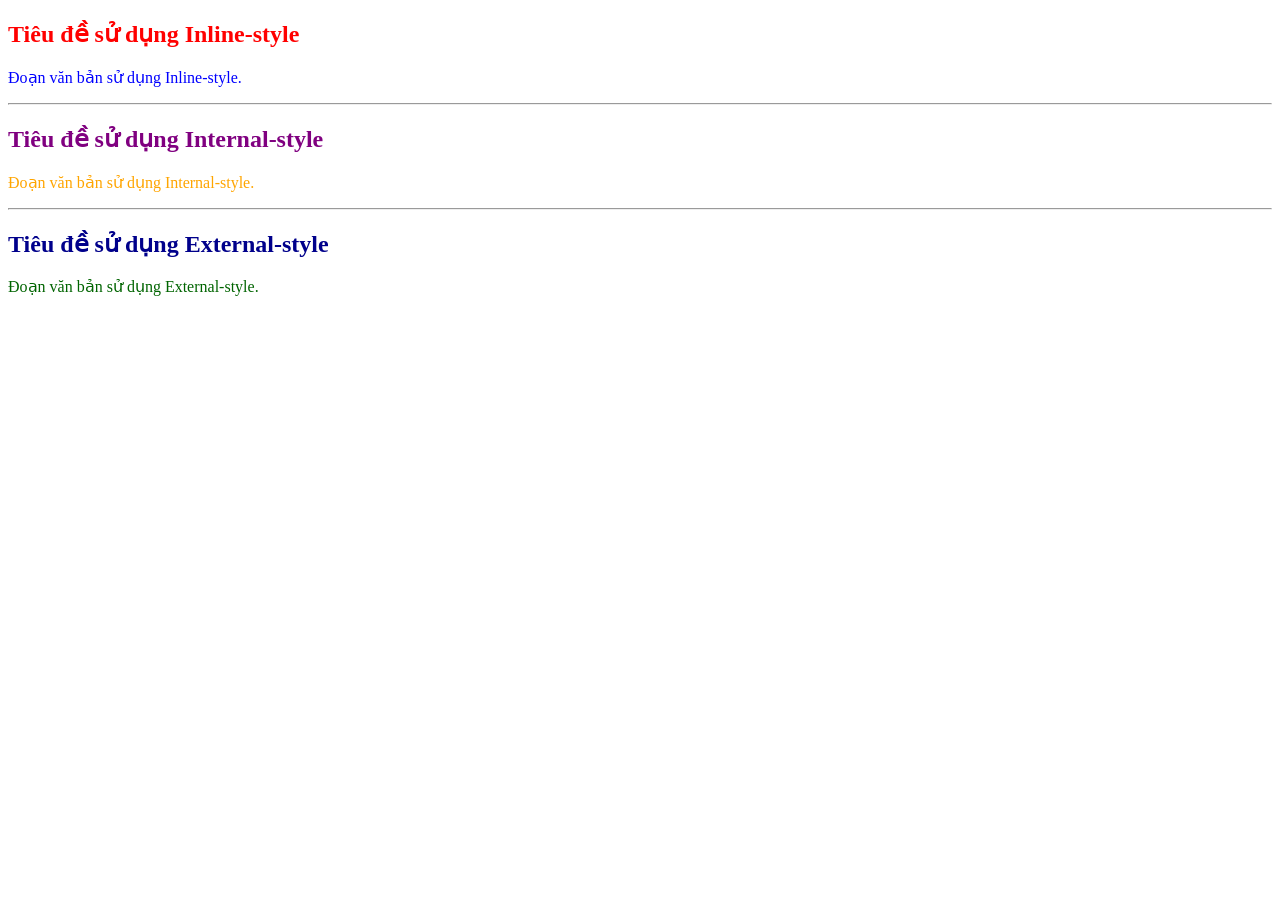
==== index.html @ 4cfe77d5 "Hoan thanh bai tap nhung CSS vao HTML" ====
<!DOCTYPE html>
<html lang="vi">
<head>
    <meta charset="UTF-8">
    <title>Nhúng CSS bằng các cách khác nhau</title>
    <!-- Phần 3: External-style (nhúng file CSS bên ngoài) -->
    <link rel="stylesheet" href="style.css">

    <!-- Phần 2: Internal-style (sử dụng thẻ <style> trong phần <head>) -->
    <style>
        .internal-title {
            color: purple;
        }
        .internal-text {
            color: orange;
        }
    </style>
</head>
<body>

    <!-- PHẦN 1: Sử dụng Inline-style -->
    <section>
        <h1 style="color: red;">Tiêu đề sử dụng Inline-style</h1>
        <p style="color: blue;">Đoạn văn bản sử dụng Inline-style.</p>
    </section>

    <hr>

    <!-- PHẦN 2: Sử dụng Internal-style -->
    <section>
        <h1 class="internal-title">Tiêu đề sử dụng Internal-style</h1>
        <p class="internal-text">Đoạn văn bản sử dụng Internal-style.</p>
    </section>

    <hr>

    <!-- PHẦN 3: Sử dụng External-style -->
    <section>
        <h1 class="external-title">Tiêu đề sử dụng External-style</h1>
        <p class="external-text">Đoạn văn bản sử dụng External-style.</p>
    </section>

</body>
</html>
---- style.css ----
.external-title {
    color: darkblue;
    font-size: 24px;
}

.external-text {
    color: darkgreen;
    font-size: 16px;
}
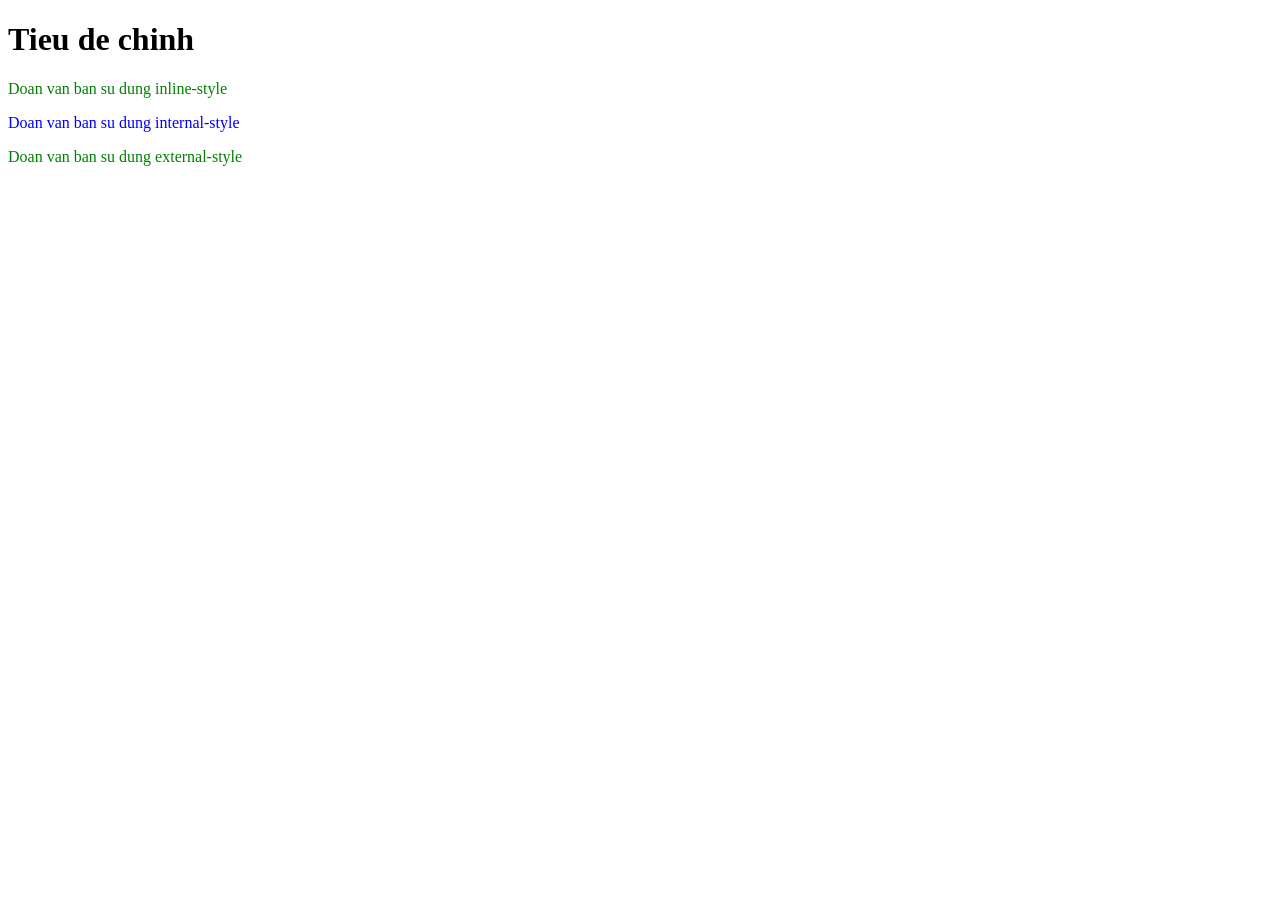
==== commit 5068d1d1: "Fix inline-style and external-style link" ====
--- a/index.html
+++ b/index.html
@@ -2,43 +2,21 @@
 <html lang="vi">
 <head>
     <meta charset="UTF-8">
-    <title>Nhúng CSS bằng các cách khác nhau</title>
-    <!-- Phần 3: External-style (nhúng file CSS bên ngoài) -->
+    <title>Nhung CSS vao trang web</title>
+    <!-- Phan 3: External-style -->
     <link rel="stylesheet" href="style.css">
-
-    <!-- Phần 2: Internal-style (sử dụng thẻ <style> trong phần <head>) -->
+    <!-- Phan 2: Internal-style -->
     <style>
-        .internal-title {
-            color: purple;
-        }
-        .internal-text {
-            color: orange;
+        .internal-style {
+            color: blue;
         }
     </style>
 </head>
 <body>
-
-    <!-- PHẦN 1: Sử dụng Inline-style -->
-    <section>
-        <h1 style="color: red;">Tiêu đề sử dụng Inline-style</h1>
-        <p style="color: blue;">Đoạn văn bản sử dụng Inline-style.</p>
-    </section>
-
-    <hr>
-
-    <!-- PHẦN 2: Sử dụng Internal-style -->
-    <section>
-        <h1 class="internal-title">Tiêu đề sử dụng Internal-style</h1>
-        <p class="internal-text">Đoạn văn bản sử dụng Internal-style.</p>
-    </section>
-
-    <hr>
-
-    <!-- PHẦN 3: Sử dụng External-style -->
-    <section>
-        <h1 class="external-title">Tiêu đề sử dụng External-style</h1>
-        <p class="external-text">Đoạn văn bản sử dụng External-style.</p>
-    </section>
-
+    <h1>Tieu de chinh</h1>
+    <!-- Phan 1: Inline-style dung theo vi du mau cua he thong -->
+    <p style="color: green;">Doan van ban su dung inline-style</p>
+    <p class="internal-style">Doan van ban su dung internal-style</p>
+    <p class="external-style">Doan van ban su dung external-style</p>
 </body>
 </html>
--- a/style.css
+++ b/style.css
@@ -7,3 +7,6 @@
     color: darkgreen;
     font-size: 16px;
 }
+.external-style {
+    color: green;
+}
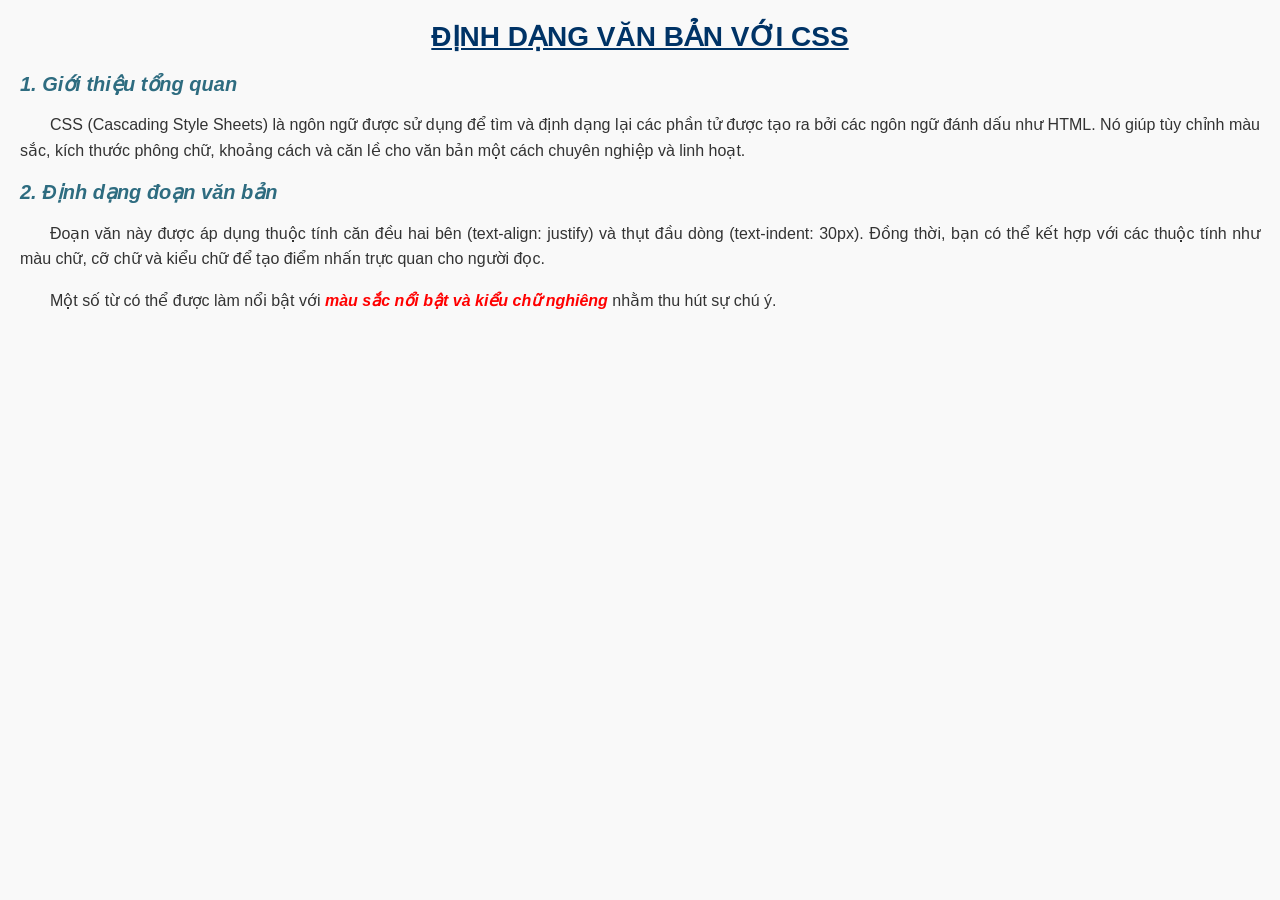
==== commit 2dad0890: "Complete text formatting with CSS" ====
--- a/index.html
+++ b/index.html
@@ -2,21 +2,60 @@
 <html lang="vi">
 <head>
     <meta charset="UTF-8">
-    <title>Nhung CSS vao trang web</title>
-    <!-- Phan 3: External-style -->
-    <link rel="stylesheet" href="style.css">
-    <!-- Phan 2: Internal-style -->
+    <title>Định dạng văn bản với CSS</title>
     <style>
-        .internal-style {
-            color: blue;
+        body {
+            font-family: Arial, sans-serif;
+            margin: 20px;
+            background-color: #f9f9f9;
+        }
+
+        h1 {
+            color: #003366;
+            text-align: center;
+            font-size: 28px;
+            font-style: normal;
+            text-decoration: underline;
+        }
+
+        h2 {
+            color: #2e6c80;
+            text-align: left;
+            font-size: 20px;
+            font-style: italic;
+        }
+
+        p {
+            color: #333333;
+            font-size: 16px;
+            text-align: justify;
+            text-indent: 30px;
+            line-height: 1.6;
+        }
+
+        .highlight {
+            color: red;
+            font-style: italic;
+            font-weight: bold;
         }
     </style>
 </head>
 <body>
-    <h1>Tieu de chinh</h1>
-    <!-- Phan 1: Inline-style dung theo vi du mau cua he thong -->
-    <p style="color: green;">Doan van ban su dung inline-style</p>
-    <p class="internal-style">Doan van ban su dung internal-style</p>
-    <p class="external-style">Doan van ban su dung external-style</p>
+
+    <h1>ĐỊNH DẠNG VĂN BẢN VỚI CSS</h1>
+
+    <h2>1. Giới thiệu tổng quan</h2>
+    <p>
+        CSS (Cascading Style Sheets) là ngôn ngữ được sử dụng để tìm và định dạng lại các phần tử được tạo ra bởi các ngôn ngữ đánh dấu như HTML. Nó giúp tùy chỉnh màu sắc, kích thước phông chữ, khoảng cách và căn lề cho văn bản một cách chuyên nghiệp và linh hoạt.
+    </p>
+
+    <h2>2. Định dạng đoạn văn bản</h2>
+    <p>
+        Đoạn văn này được áp dụng thuộc tính căn đều hai bên (text-align: justify) và thụt đầu dòng (text-indent: 30px). Đồng thời, bạn có thể kết hợp với các thuộc tính như màu chữ, cỡ chữ và kiểu chữ để tạo điểm nhấn trực quan cho người đọc.
+    </p>
+    <p>
+        Một số từ có thể được làm nổi bật với <span class="highlight">màu sắc nổi bật và kiểu chữ nghiêng</span> nhằm thu hút sự chú ý.
+    </p>
+
 </body>
 </html>
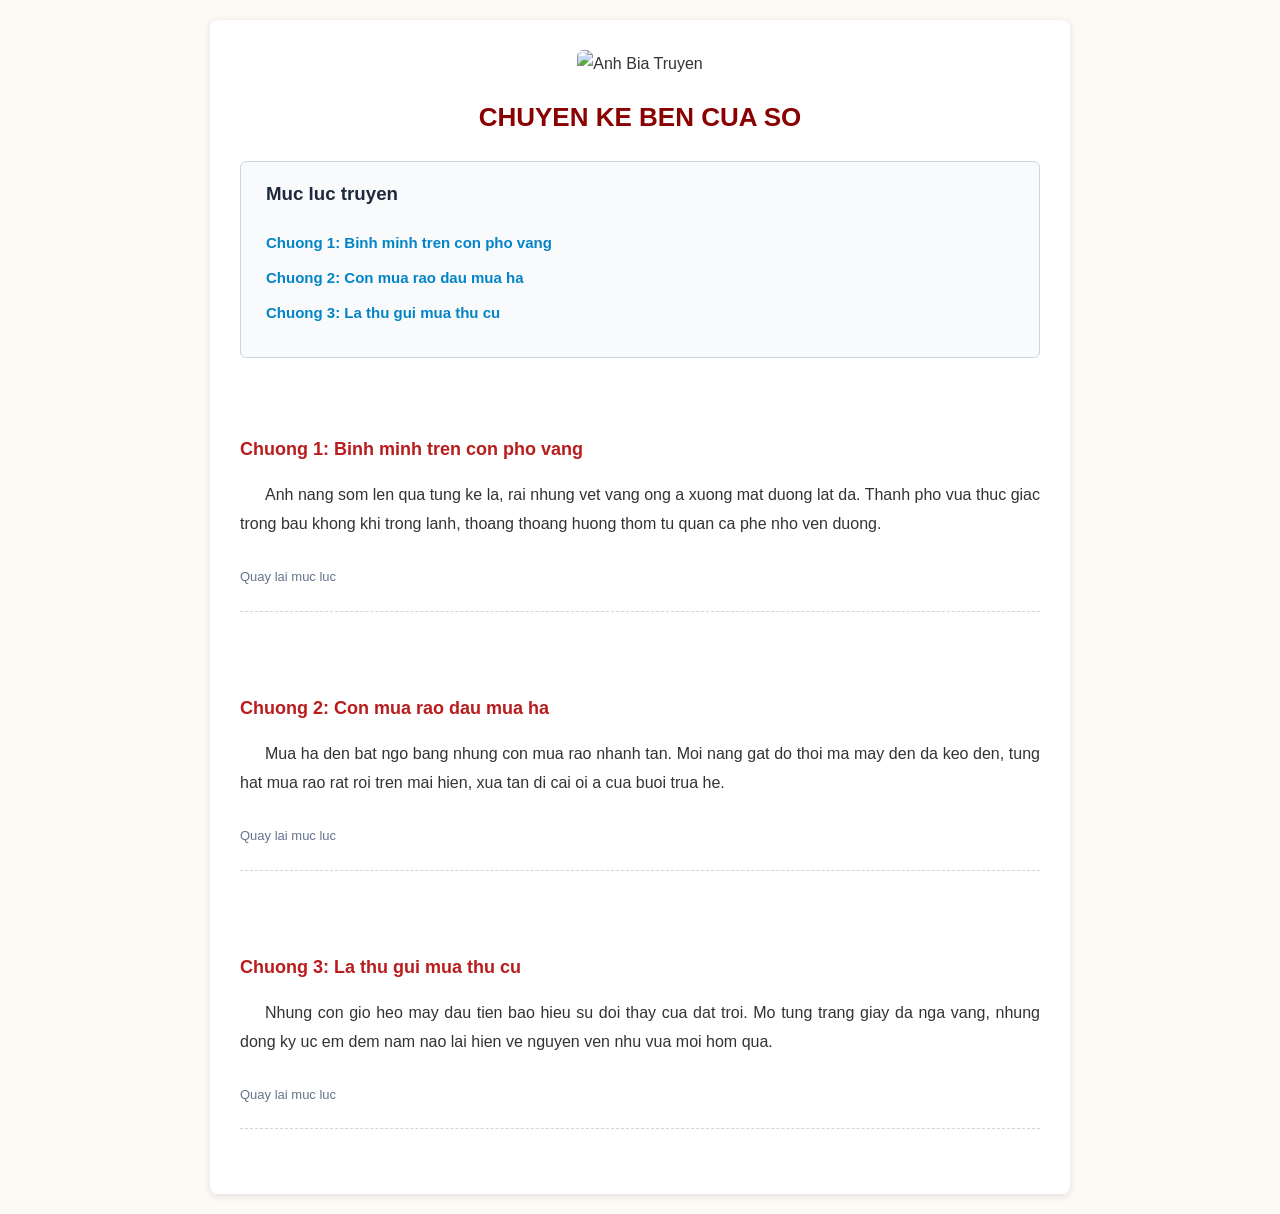
==== commit 754a3cfe: "Complete story reading website with CSS" ====
--- a/index.html
+++ b/index.html
@@ -1,61 +1,60 @@
 <!DOCTYPE html>
 <html lang="vi">
 <head>
-    <meta charset="UTF-8">
-    <title>Định dạng văn bản với CSS</title>
-    <style>
-        body {
-            font-family: Arial, sans-serif;
-            margin: 20px;
-            background-color: #f9f9f9;
-        }
-
-        h1 {
-            color: #003366;
-            text-align: center;
-            font-size: 28px;
-            font-style: normal;
-            text-decoration: underline;
-        }
-
-        h2 {
-            color: #2e6c80;
-            text-align: left;
-            font-size: 20px;
-            font-style: italic;
-        }
-
-        p {
-            color: #333333;
-            font-size: 16px;
-            text-align: justify;
-            text-indent: 30px;
-            line-height: 1.6;
-        }
-
-        .highlight {
-            color: red;
-            font-style: italic;
-            font-weight: bold;
-        }
-    </style>
+<meta charset="UTF-8">
+<title>Trang Web Doc Truyen Don Gian</title>
+<style>
+body { font-family: Arial, sans-serif; margin: 0; padding: 20px; background-color: #fdfaf6; color: #333; line-height: 1.8; }
+.container { max-width: 800px; margin: 0 auto; background: #fff; padding: 30px; border-radius: 8px; box-shadow: 0 2px 8px rgba(0,0,0,0.1); }
+.header-image { text-align: center; margin-bottom: 20px; }
+.header-image img { max-width: 100%; height: auto; border-radius: 6px; }
+h1 { color: #8b0000; text-align: center; font-size: 26px; margin: 15px 0; }
+.toc { background-color: #f8fafc; border: 1px solid #cbd5e1; padding: 15px 25px; border-radius: 6px; margin-bottom: 30px; }
+.toc h3 { margin-top: 0; color: #1e293b; }
+.toc ul { list-style-type: none; padding-left: 0; }
+.toc li { margin-bottom: 8px; }
+.toc h5 { margin: 4px 0; font-size: 15px; }
+.toc a { text-decoration: none; color: #0284c7; font-weight: bold; }
+.toc a:hover { text-decoration: underline; }
+.chapter { margin-bottom: 35px; padding-top: 15px; border-bottom: 1px dashed #cbd5e1; padding-bottom: 20px; }
+.chapter h5 { color: #b91c1c; font-size: 18px; margin-bottom: 10px; }
+p { font-size: 16px; text-align: justify; text-indent: 25px; }
+.back-to-top { display: inline-block; margin-top: 10px; font-size: 13px; color: #64748b; text-decoration: none; }
+.back-to-top:hover { text-decoration: underline; }
+</style>
 </head>
 <body>
-
-    <h1>ĐỊNH DẠNG VĂN BẢN VỚI CSS</h1>
-
-    <h2>1. Giới thiệu tổng quan</h2>
-    <p>
-        CSS (Cascading Style Sheets) là ngôn ngữ được sử dụng để tìm và định dạng lại các phần tử được tạo ra bởi các ngôn ngữ đánh dấu như HTML. Nó giúp tùy chỉnh màu sắc, kích thước phông chữ, khoảng cách và căn lề cho văn bản một cách chuyên nghiệp và linh hoạt.
-    </p>
-
-    <h2>2. Định dạng đoạn văn bản</h2>
-    <p>
-        Đoạn văn này được áp dụng thuộc tính căn đều hai bên (text-align: justify) và thụt đầu dòng (text-indent: 30px). Đồng thời, bạn có thể kết hợp với các thuộc tính như màu chữ, cỡ chữ và kiểu chữ để tạo điểm nhấn trực quan cho người đọc.
-    </p>
-    <p>
-        Một số từ có thể được làm nổi bật với <span class="highlight">màu sắc nổi bật và kiểu chữ nghiêng</span> nhằm thu hút sự chú ý.
-    </p>
-
+<div class="container" id="top">
+<!-- Buoc 4: Anh dau trang -->
+<div class="header-image">
+<img src="https://picsum.photos/800/300" alt="Anh Bia Truyen">
+<h1>CHUYEN KE BEN CUA SO</h1>
+</div>
+<!-- Buoc 1 & 5: The h5 cho muc luc; Buoc 3: Lien ket neo -->
+<div class="toc">
+<h3>Muc luc truyen</h3>
+<ul>
+<li><h5><a href="#chuong-1">Chuong 1: Binh minh tren con pho vang</a></h5></li>
+<li><h5><a href="#chuong-2">Chuong 2: Con mua rao dau mua ha</a></h5></li>
+<li><h5><a href="#chuong-3">Chuong 3: La thu gui mua thu cu</a></h5></li>
+</ul>
+</div>
+<!-- Buoc 2: Noi dung tung chuong -->
+<div class="chapter" id="chuong-1">
+<h5>Chuong 1: Binh minh tren con pho vang</h5>
+<p>Anh nang som len qua tung ke la, rai nhung vet vang ong a xuong mat duong lat da. Thanh pho vua thuc giac trong bau khong khi trong lanh, thoang thoang huong thom tu quan ca phe nho ven duong.</p>
+<a class="back-to-top" href="#top">Quay lai muc luc</a>
+</div>
+<div class="chapter" id="chuong-2">
+<h5>Chuong 2: Con mua rao dau mua ha</h5>
+<p>Mua ha den bat ngo bang nhung con mua rao nhanh tan. Moi nang gat do thoi ma may den da keo den, tung hat mua rao rat roi tren mai hien, xua tan di cai oi a cua buoi trua he.</p>
+<a class="back-to-top" href="#top">Quay lai muc luc</a>
+</div>
+<div class="chapter" id="chuong-3">
+<h5>Chuong 3: La thu gui mua thu cu</h5>
+<p>Nhung con gio heo may dau tien bao hieu su doi thay cua dat troi. Mo tung trang giay da nga vang, nhung dong ky uc em dem nam nao lai hien ve nguyen ven nhu vua moi hom qua.</p>
+<a class="back-to-top" href="#top">Quay lai muc luc</a>
+</div>
+</div>
 </body>
-</html>
+</html>
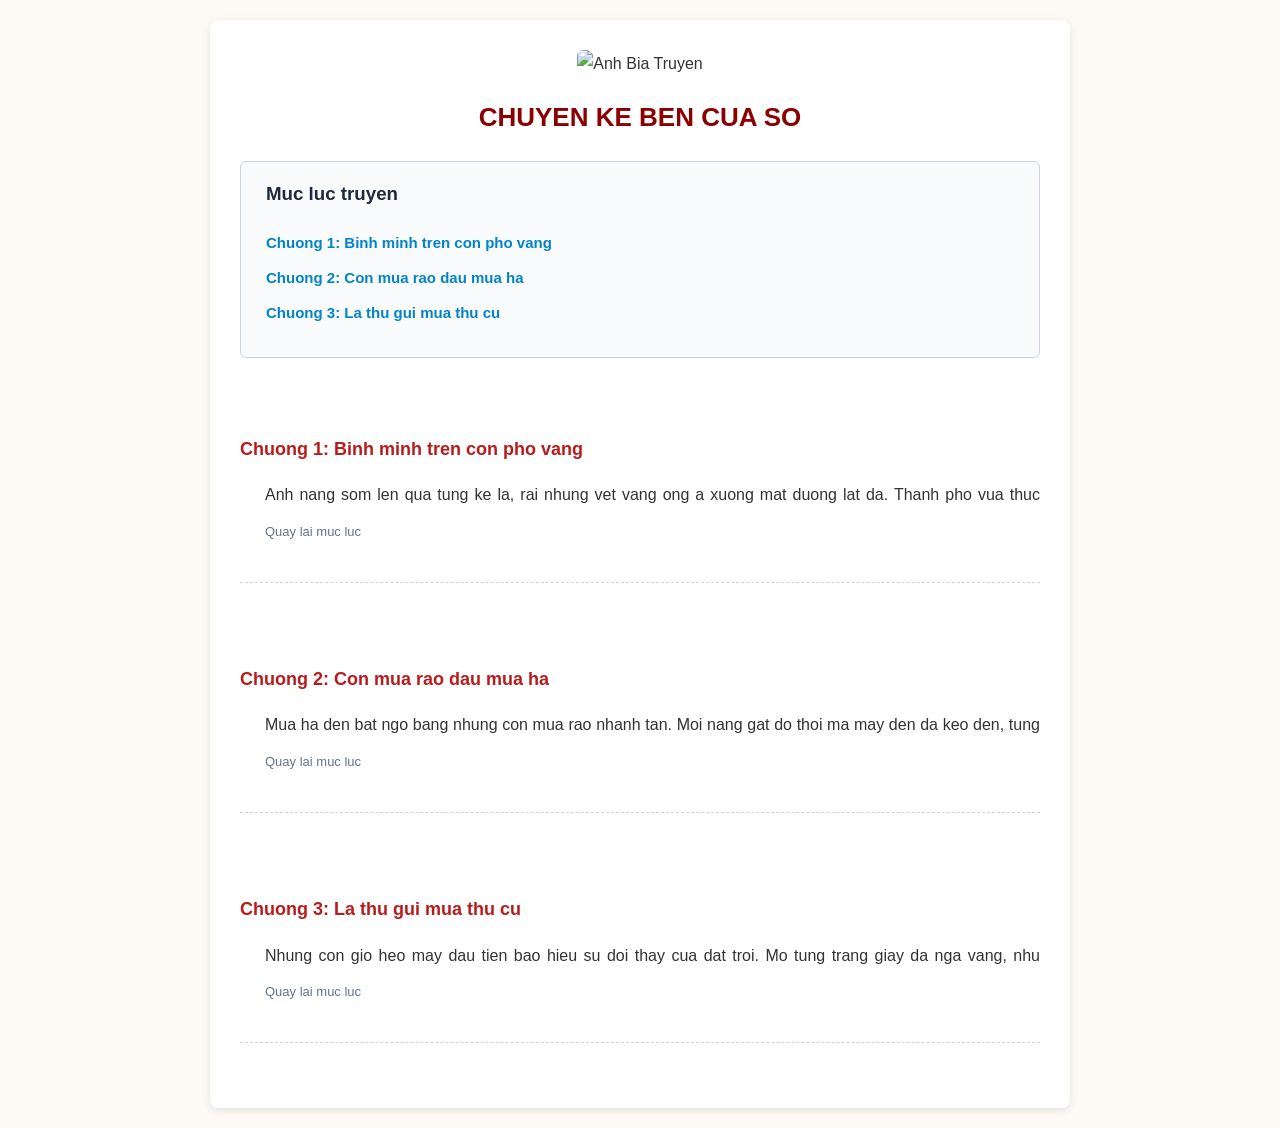
==== commit e5bf4148: "Complete story website with index.html and style.css" ====
--- a/index.html
+++ b/index.html
@@ -1,60 +1,39 @@
 <!DOCTYPE html>
 <html lang="vi">
 <head>
-<meta charset="UTF-8">
-<title>Trang Web Doc Truyen Don Gian</title>
-<style>
-body { font-family: Arial, sans-serif; margin: 0; padding: 20px; background-color: #fdfaf6; color: #333; line-height: 1.8; }
-.container { max-width: 800px; margin: 0 auto; background: #fff; padding: 30px; border-radius: 8px; box-shadow: 0 2px 8px rgba(0,0,0,0.1); }
-.header-image { text-align: center; margin-bottom: 20px; }
-.header-image img { max-width: 100%; height: auto; border-radius: 6px; }
-h1 { color: #8b0000; text-align: center; font-size: 26px; margin: 15px 0; }
-.toc { background-color: #f8fafc; border: 1px solid #cbd5e1; padding: 15px 25px; border-radius: 6px; margin-bottom: 30px; }
-.toc h3 { margin-top: 0; color: #1e293b; }
-.toc ul { list-style-type: none; padding-left: 0; }
-.toc li { margin-bottom: 8px; }
-.toc h5 { margin: 4px 0; font-size: 15px; }
-.toc a { text-decoration: none; color: #0284c7; font-weight: bold; }
-.toc a:hover { text-decoration: underline; }
-.chapter { margin-bottom: 35px; padding-top: 15px; border-bottom: 1px dashed #cbd5e1; padding-bottom: 20px; }
-.chapter h5 { color: #b91c1c; font-size: 18px; margin-bottom: 10px; }
-p { font-size: 16px; text-align: justify; text-indent: 25px; }
-.back-to-top { display: inline-block; margin-top: 10px; font-size: 13px; color: #64748b; text-decoration: none; }
-.back-to-top:hover { text-decoration: underline; }
-</style>
+ <meta charset="UTF-8">
+ <title>Trang Web Doc Truyen Don Gian</title>
+ <link rel="stylesheet" href="style.css">
 </head>
 <body>
 <div class="container" id="top">
-<!-- Buoc 4: Anh dau trang -->
-<div class="header-image">
-<img src="https://picsum.photos/800/300" alt="Anh Bia Truyen">
-<h1>CHUYEN KE BEN CUA SO</h1>
-</div>
-<!-- Buoc 1 & 5: The h5 cho muc luc; Buoc 3: Lien ket neo -->
-<div class="toc">
-<h3>Muc luc truyen</h3>
-<ul>
-<li><h5><a href="#chuong-1">Chuong 1: Binh minh tren con pho vang</a></h5></li>
-<li><h5><a href="#chuong-2">Chuong 2: Con mua rao dau mua ha</a></h5></li>
-<li><h5><a href="#chuong-3">Chuong 3: La thu gui mua thu cu</a></h5></li>
-</ul>
-</div>
-<!-- Buoc 2: Noi dung tung chuong -->
-<div class="chapter" id="chuong-1">
-<h5>Chuong 1: Binh minh tren con pho vang</h5>
-<p>Anh nang som len qua tung ke la, rai nhung vet vang ong a xuong mat duong lat da. Thanh pho vua thuc giac trong bau khong khi trong lanh, thoang thoang huong thom tu quan ca phe nho ven duong.</p>
-<a class="back-to-top" href="#top">Quay lai muc luc</a>
-</div>
-<div class="chapter" id="chuong-2">
-<h5>Chuong 2: Con mua rao dau mua ha</h5>
-<p>Mua ha den bat ngo bang nhung con mua rao nhanh tan. Moi nang gat do thoi ma may den da keo den, tung hat mua rao rat roi tren mai hien, xua tan di cai oi a cua buoi trua he.</p>
-<a class="back-to-top" href="#top">Quay lai muc luc</a>
-</div>
-<div class="chapter" id="chuong-3">
-<h5>Chuong 3: La thu gui mua thu cu</h5>
-<p>Nhung con gio heo may dau tien bao hieu su doi thay cua dat troi. Mo tung trang giay da nga vang, nhung dong ky uc em dem nam nao lai hien ve nguyen ven nhu vua moi hom qua.</p>
-<a class="back-to-top" href="#top">Quay lai muc luc</a>
-</div>
+ <!-- Buoc 4: Anh truyen dat o dau trang -->
+ <div class="story-header">
+ <img src="https://picsum.photos/800/300" alt="Anh Bia Truyen">
+ <h1>CHUYEN KE BEN CUA SO</h1>
+ </div>
+ <!-- Buoc 1 & 5: The h5 cho tung muc luc; Buoc 3: Lien ket neo -->
+ <div class="toc">
+ <h3>Muc luc truyen</h3>
+ <ul>
+ <li><h5><a href="#chuong-1">Chuong 1: Binh minh tren con pho vang</a></h5></li>
+ <li><h5><a href="#chuong-2">Chuong 2: Con mua rao dau mua ha</a></h5></li>
+ <li><h5><a href="#chuong-3">Chuong 3: La thu gui mua thu cu</a></h5></li>
+ </ul>
+ </div>
+ <!-- Buoc 2: Noi dung ung voi tung muc luc -->
+ <div class="chapter" id="chuong-1">
+ <h5>Chuong 1: Binh minh tren con pho vang</h5>
+ <p>Anh nang som len qua tung ke la, rai nhung vet vang ong a xuong mat duong lat da. Thanh pho vua thuc  <a class="back-to-top" href="#top">Quay lai muc luc</a>
+ </div>
+ <div class="chapter" id="chuong-2">
+ <h5>Chuong 2: Con mua rao dau mua ha</h5>
+ <p>Mua ha den bat ngo bang nhung con mua rao nhanh tan. Moi nang gat do thoi ma may den da keo den, tung <a class="back-to-top" href="#top">Quay lai muc luc</a>
+ </div>
+ <div class="chapter" id="chuong-3">
+ <h5>Chuong 3: La thu gui mua thu cu</h5>
+ <p>Nhung con gio heo may dau tien bao hieu su doi thay cua dat troi. Mo tung trang giay da nga vang, nhu <a class="back-to-top" href="#top">Quay lai muc luc</a>
+ </div>
 </div>
 </body>
 </html>
--- a/style.css
+++ b/style.css
@@ -0,0 +1,103 @@
+body {
+    font-family: Arial, sans-serif;
+    margin: 0;
+    padding: 20px;
+    background-color: #fdfaf6;
+    color: #333333;
+    line-height: 1.8;
+}
+
+.container {
+    max-width: 800px;
+    margin: 0 auto;
+    background: #ffffff;
+    padding: 30px;
+    border-radius: 8px;
+    box-shadow: 0 2px 8px rgba(0, 0, 0, 0.1);
+}
+
+.story-header {
+    text-align: center;
+    margin-bottom: 20px;
+}
+
+.story-header img {
+    max-width: 100%;
+    height: auto;
+    border-radius: 6px;
+}
+
+h1 {
+    color: #8b0000;
+    text-align: center;
+    font-size: 26px;
+    margin: 15px 0;
+}
+
+.toc {
+    background-color: #f8fafc;
+    border: 1px solid #cbd5e1;
+    padding: 15px 25px;
+    border-radius: 6px;
+    margin-bottom: 30px;
+}
+
+.toc h3 {
+    margin-top: 0;
+    color: #1e293b;
+}
+
+.toc ul {
+    list-style-type: none;
+    padding-left: 0;
+}
+
+.toc li {
+    margin-bottom: 8px;
+}
+
+.toc h5 {
+    margin: 4px 0;
+    font-size: 15px;
+}
+
+.toc a {
+    text-decoration: none;
+    color: #0284c7;
+    font-weight: bold;
+}
+
+.toc a:hover {
+    text-decoration: underline;
+}
+
+.chapter {
+    margin-bottom: 35px;
+    padding-top: 15px;
+    border-bottom: 1px dashed #cbd5e1;
+    padding-bottom: 20px;
+}
+
+.chapter h5 {
+    color: #b91c1c;
+    font-size: 18px;
+    margin-bottom: 10px;
+}
+
+p {
+    font-size: 16px;
+    text-align: justify;
+    text-indent: 25px;
+}
+
+.back-to-top {
+    display: inline-block;
+    margin-top: 10px;
+    font-size: 13px;
+    color: #64748b;
+    text-decoration: none;
+}
+
+.back-to-top:hover {
+    text-decoration: underline;
+}
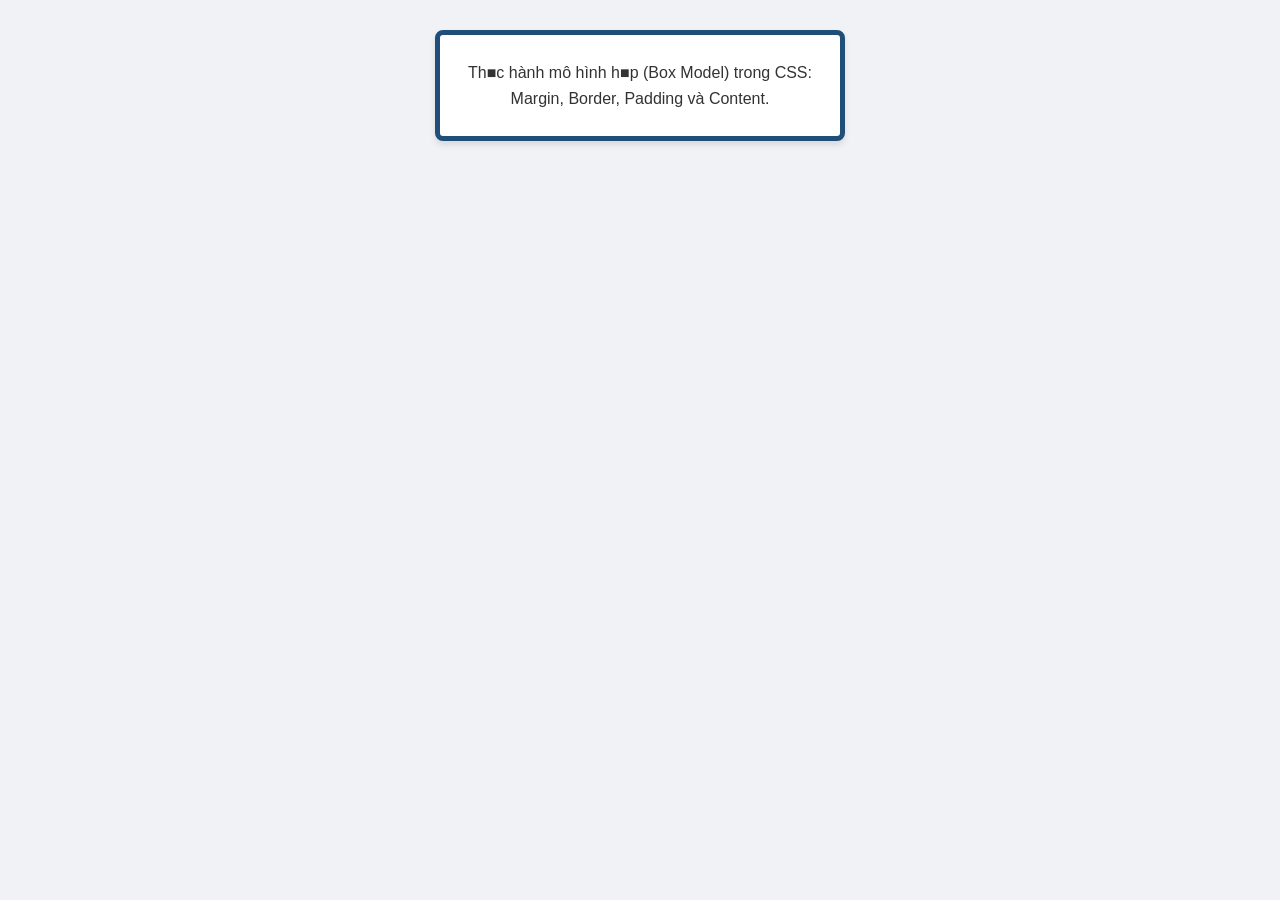
==== commit 4c61080a: "Complete Box Model practice" ====
--- a/index.html
+++ b/index.html
@@ -2,38 +2,12 @@
 <html lang="vi">
 <head>
  <meta charset="UTF-8">
- <title>Trang Web Doc Truyen Don Gian</title>
+ <title>Th■c hành Mô hình h■p Box Model trong CSS</title>
  <link rel="stylesheet" href="style.css">
 </head>
 <body>
-<div class="container" id="top">
- <!-- Buoc 4: Anh truyen dat o dau trang -->
- <div class="story-header">
- <img src="https://picsum.photos/800/300" alt="Anh Bia Truyen">
- <h1>CHUYEN KE BEN CUA SO</h1>
+ <div class="box">
+ <p>Th■c hành mô hình h■p (Box Model) trong CSS: Margin, Border, Padding và Content.</p>
  </div>
- <!-- Buoc 1 & 5: The h5 cho tung muc luc; Buoc 3: Lien ket neo -->
- <div class="toc">
- <h3>Muc luc truyen</h3>
- <ul>
- <li><h5><a href="#chuong-1">Chuong 1: Binh minh tren con pho vang</a></h5></li>
- <li><h5><a href="#chuong-2">Chuong 2: Con mua rao dau mua ha</a></h5></li>
- <li><h5><a href="#chuong-3">Chuong 3: La thu gui mua thu cu</a></h5></li>
- </ul>
- </div>
- <!-- Buoc 2: Noi dung ung voi tung muc luc -->
- <div class="chapter" id="chuong-1">
- <h5>Chuong 1: Binh minh tren con pho vang</h5>
- <p>Anh nang som len qua tung ke la, rai nhung vet vang ong a xuong mat duong lat da. Thanh pho vua thuc  <a class="back-to-top" href="#top">Quay lai muc luc</a>
- </div>
- <div class="chapter" id="chuong-2">
- <h5>Chuong 2: Con mua rao dau mua ha</h5>
- <p>Mua ha den bat ngo bang nhung con mua rao nhanh tan. Moi nang gat do thoi ma may den da keo den, tung <a class="back-to-top" href="#top">Quay lai muc luc</a>
- </div>
- <div class="chapter" id="chuong-3">
- <h5>Chuong 3: La thu gui mua thu cu</h5>
- <p>Nhung con gio heo may dau tien bao hieu su doi thay cua dat troi. Mo tung trang giay da nga vang, nhu <a class="back-to-top" href="#top">Quay lai muc luc</a>
- </div>
-</div>
 </body>
-</html>+</html>
--- a/style.css
+++ b/style.css
@@ -1,103 +1,22 @@
 body {
-    font-family: Arial, sans-serif;
-    margin: 0;
-    padding: 20px;
-    background-color: #fdfaf6;
-    color: #333333;
-    line-height: 1.8;
+ font-family: Arial, sans-serif;
+ margin: 20px;
+ background-color: #f0f2f5;
 }
-
-.container {
-    max-width: 800px;
-    margin: 0 auto;
-    background: #ffffff;
-    padding: 30px;
-    border-radius: 8px;
-    box-shadow: 0 2px 8px rgba(0, 0, 0, 0.1);
+.box {
+ width: 350px;
+ padding: 25px;
+ border: 5px solid #1f4e79;
+ margin: 30px auto;
+ background-color: #ffffff;
+ box-sizing: content-box;
+ text-align: center;
+ border-radius: 8px;
+ box-shadow: 0 4px 6px rgba(0, 0, 0, 0.1);
 }
-
-.story-header {
-    text-align: center;
-    margin-bottom: 20px;
+.box p {
+ color: #333333;
+ font-size: 16px;
+ line-height: 1.6;
+ margin: 0;
 }
-
-.story-header img {
-    max-width: 100%;
-    height: auto;
-    border-radius: 6px;
-}
-
-h1 {
-    color: #8b0000;
-    text-align: center;
-    font-size: 26px;
-    margin: 15px 0;
-}
-
-.toc {
-    background-color: #f8fafc;
-    border: 1px solid #cbd5e1;
-    padding: 15px 25px;
-    border-radius: 6px;
-    margin-bottom: 30px;
-}
-
-.toc h3 {
-    margin-top: 0;
-    color: #1e293b;
-}
-
-.toc ul {
-    list-style-type: none;
-    padding-left: 0;
-}
-
-.toc li {
-    margin-bottom: 8px;
-}
-
-.toc h5 {
-    margin: 4px 0;
-    font-size: 15px;
-}
-
-.toc a {
-    text-decoration: none;
-    color: #0284c7;
-    font-weight: bold;
-}
-
-.toc a:hover {
-    text-decoration: underline;
-}
-
-.chapter {
-    margin-bottom: 35px;
-    padding-top: 15px;
-    border-bottom: 1px dashed #cbd5e1;
-    padding-bottom: 20px;
-}
-
-.chapter h5 {
-    color: #b91c1c;
-    font-size: 18px;
-    margin-bottom: 10px;
-}
-
-p {
-    font-size: 16px;
-    text-align: justify;
-    text-indent: 25px;
-}
-
-.back-to-top {
-    display: inline-block;
-    margin-top: 10px;
-    font-size: 13px;
-    color: #64748b;
-    text-decoration: none;
-}
-
-.back-to-top:hover {
-    text-decoration: underline;
-}
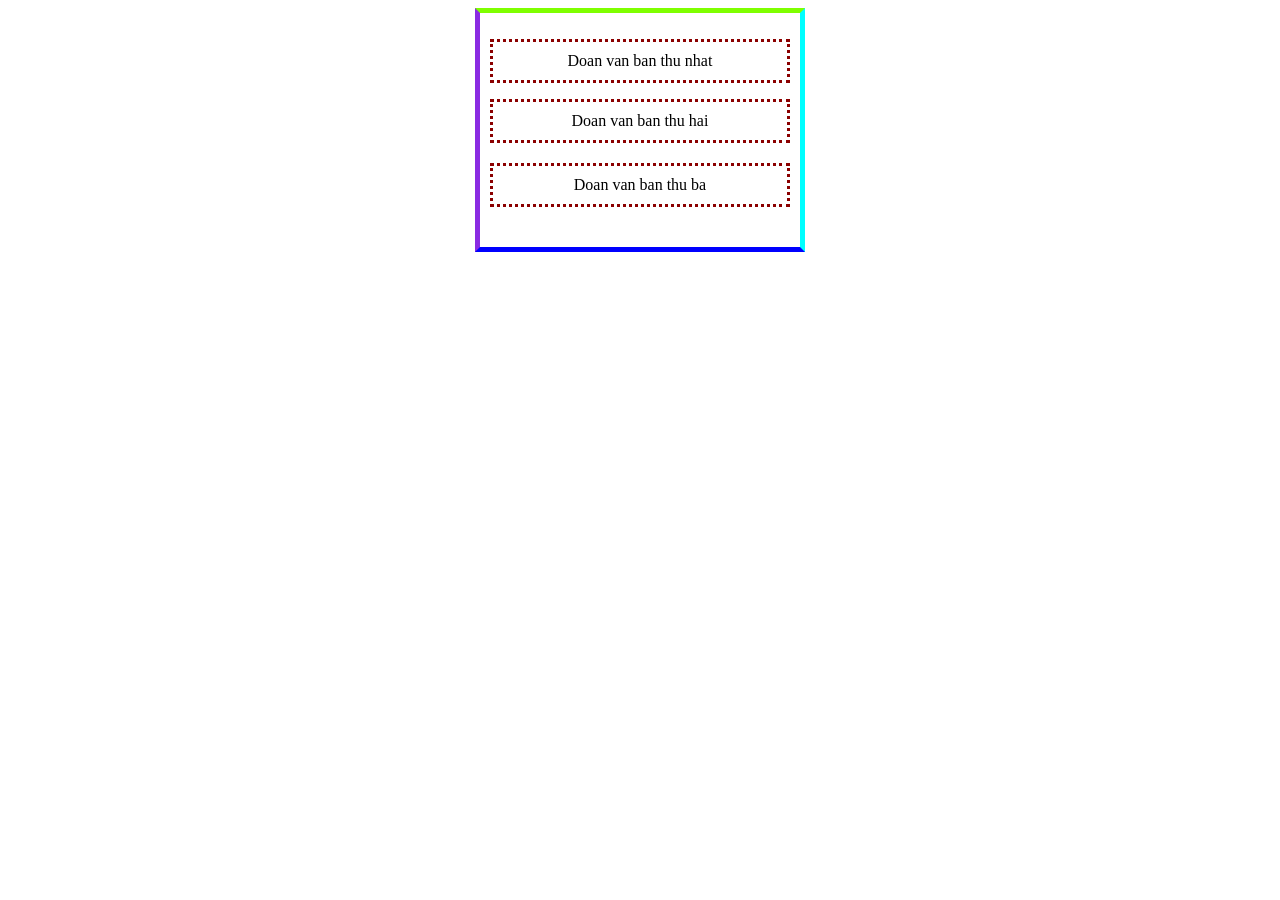
==== commit 325fcc9d: "Full 100/100 boxmodel with border dotted darkred and margin-bottom" ====
--- a/index.html
+++ b/index.html
@@ -1,13 +1,15 @@
 <!DOCTYPE html>
-<html lang="vi">
+<html lang="en">
 <head>
  <meta charset="UTF-8">
- <title>Th■c hành Mô hình h■p Box Model trong CSS</title>
+ <title>Box Model</title>
  <link rel="stylesheet" href="style.css">
 </head>
 <body>
- <div class="box">
- <p>Th■c hành mô hình h■p (Box Model) trong CSS: Margin, Border, Padding và Content.</p>
+ <div class="boxmodel">
+ <p id="boxmodel1">Doan van ban thu nhat</p>
+ <p id="boxmodel2">Doan van ban thu hai</p>
+ <p id="boxmodel3">Doan van ban thu ba</p>
  </div>
 </body>
 </html>
--- a/style.css
+++ b/style.css
@@ -1,22 +1,21 @@
-body {
- font-family: Arial, sans-serif;
- margin: 20px;
- background-color: #f0f2f5;
+.boxmodel {
+ width: 300px;
+ margin: 0 auto;
+ padding: 10px;
+ border: 5px solid;
+ border-color: chartreuse aqua blue blueviolet;
 }
-.box {
- width: 350px;
- padding: 25px;
- border: 5px solid #1f4e79;
- margin: 30px auto;
- background-color: #ffffff;
- box-sizing: content-box;
+.boxmodel p {
+ border: 3px dotted darkred;
+ padding: 10px;
  text-align: center;
- border-radius: 8px;
- box-shadow: 0 4px 6px rgba(0, 0, 0, 0.1);
 }
-.box p {
- color: #333333;
- font-size: 16px;
- line-height: 1.6;
- margin: 0;
+#boxmodel1 {
+ margin-bottom: 10px;
 }
+#boxmodel2 {
+ margin-bottom: 20px;
+}
+#boxmodel3 {
+ margin-bottom: 30px;
+}
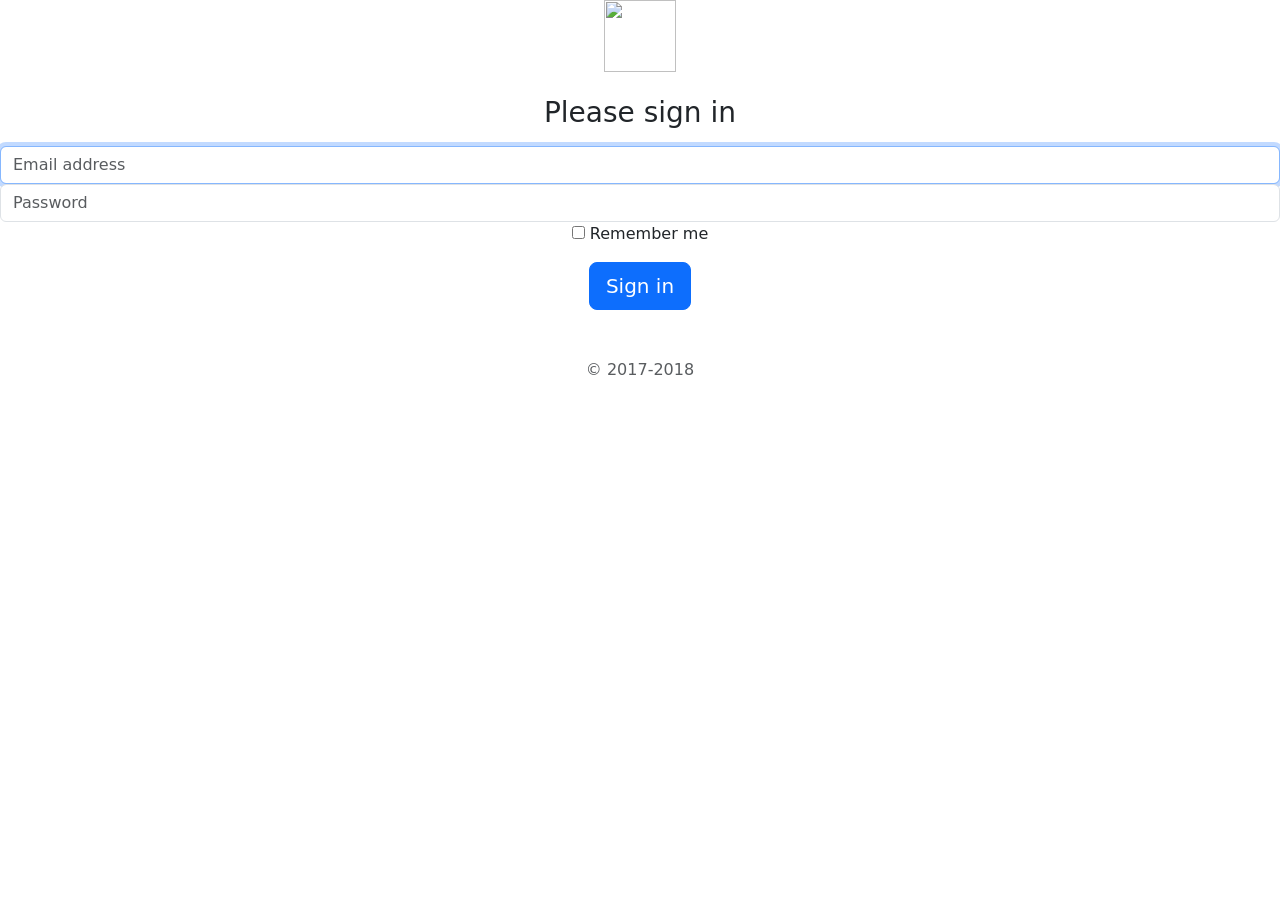
==== commit 112337b9: "Build login form using Bootstrap 5" ====
--- a/index.html
+++ b/index.html
@@ -1,15 +1,27 @@
-<!DOCTYPE html>
+<!doctype html>
 <html lang="en">
 <head>
- <meta charset="UTF-8">
- <title>Box Model</title>
- <link rel="stylesheet" href="style.css">
+ <meta charset="utf-8">
+ <meta name="viewport" content="width=device-width, initial-scale=1">
+ <link href="https://cdn.jsdelivr.net/npm/bootstrap@5.0.0-beta2/dist/css/bootstrap.min.css" rel="stylesheet"
+ integrity="sha384-BmbxuPwQa2lc/FVzBcNJ7UAyJxM6wuqIj61tLrc4wSX0szH/Ev+nYRRuWlolflfl" crossorigin="anony <title>Login</title>
+ <link rel="stylesheet" href="styles.css">
 </head>
-<body>
- <div class="boxmodel">
- <p id="boxmodel1">Doan van ban thu nhat</p>
- <p id="boxmodel2">Doan van ban thu hai</p>
- <p id="boxmodel3">Doan van ban thu ba</p>
+<body class="text-center">
+ <form class="form-signin">
+ <img class="mb-4" src="bootstrap.png" alt="" width="72" height="72">
+ <h1 class="h3 mb-3 font-weight-normal">Please sign in</h1>
+ <input type="email" id="inputEmail" class="form-control" placeholder="Email address" required autofocus> <input type="password" id="inputPassword" class="form-control" placeholder="Password" required>
+ <div class="checkbox mb-3">
+ <label>
+ <input type="checkbox" value="remember-me"> Remember me
+ </label>
  </div>
+ <button class="btn btn-lg btn-primary btn-block" type="submit">Sign in</button>
+ <p class="mt-5 mb-3 text-muted">&copy; 2017-2018</p>
+ </form>
+ <script src="https://cdn.jsdelivr.net/npm/bootstrap@5.0.0-beta2/dist/js/bootstrap.bundle.min.js"
+ integrity="sha384-b5kHyXgcpbZJO/tY9Ul7kGkf1S0CWuKcCD38l8YkeH8z8QjE0GmW1gYU5S9FOnJ0"
+ crossorigin="anonymous"></script>
 </body>
-</html>
+</html>
--- a/styles.css
+++ b/styles.css
@@ -0,0 +1,46 @@
+html,
+body {
+ height: 100%;
+}
+body {
+ display: -ms-flexbox;
+ display: -webkit-box;
+ display: flex;
+ -ms-flex-align: center;
+ -ms-flex-pack: center;
+ -webkit-box-align: center;
+ align-items: center;
+ -webkit-box-pack: center;
+ justify-content: center;
+ padding-top: 40px;
+ padding-bottom: 40px;
+ background-color: #f5f5f5;
+}
+.form-signin {
+ width: 100%;
+ max-width: 330px;
+ padding: 15px;
+ margin: 0 auto;
+}
+.form-signin .checkbox {
+ font-weight: 400;
+}
+.form-signin .form-control {
+ position: relative;
+ box-sizing: border-box;
+ height: auto;
+ padding: 10px;
+ font-size: 16px;
+}
+.form-signin .form-control:focus {
+ z-index: 2;
+}
+.form-signin input[type="email"] {
+ margin-bottom: -1px;
+ border-bottom-right-radius: 0;
+ border-bottom-left-radius: 0;
+}
+.form-signin input[type="password"] {
+ margin-bottom: 10px;
+ border-top-left-radius: 0;
+ border-top
